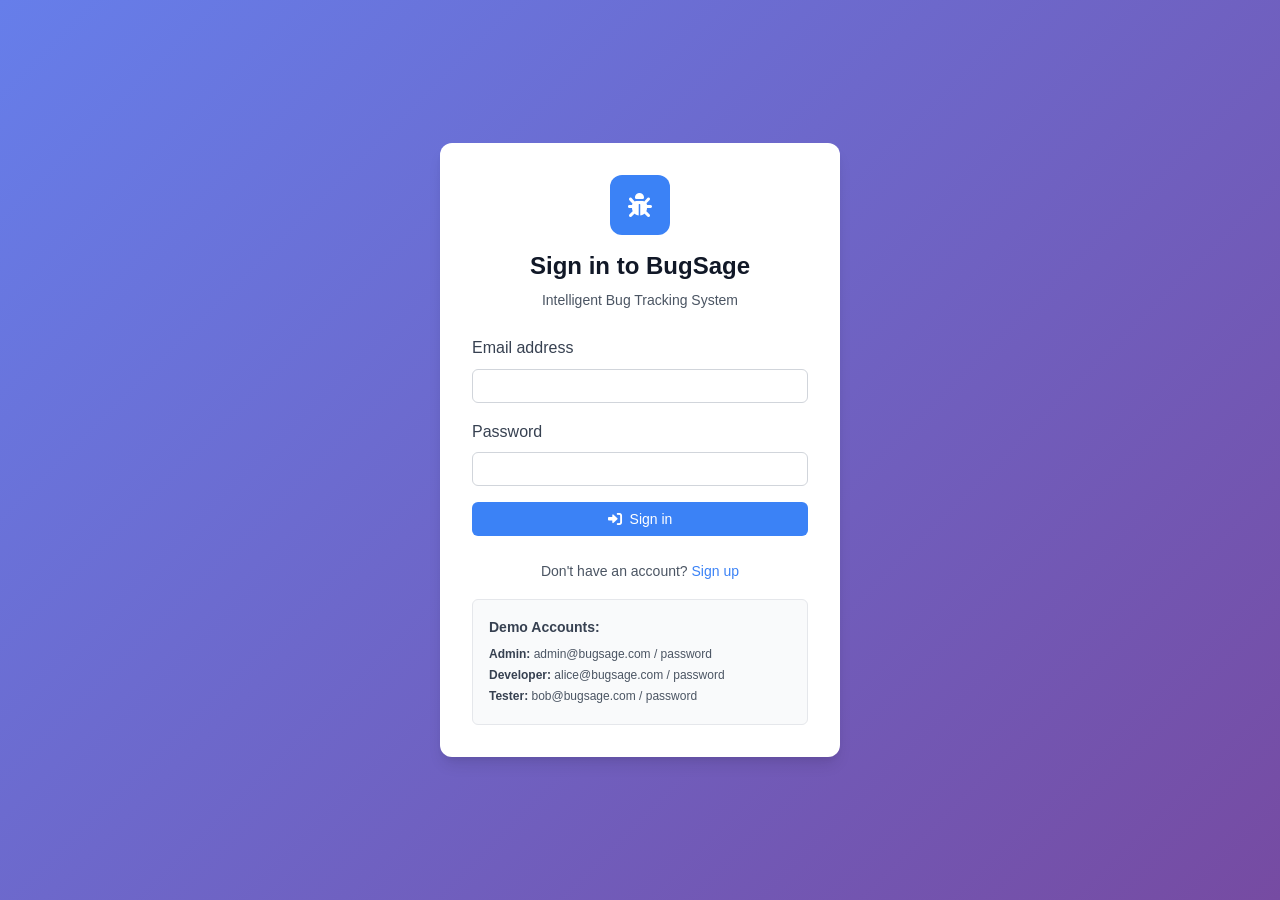
==== frontend/bugdetail.html @ 61b7f096 "Add files via upload" ====
<!DOCTYPE html>
<html lang="en">
<head>
    <meta charset="UTF-8">
    <meta name="viewport" content="width=device-width, initial-scale=1.0">
    <title>Bug Details - BugSage</title>
    <link rel="stylesheet" href="css/global.css">
    <link rel="stylesheet" href="css/dashboard.css">
    <link href="https://cdnjs.cloudflare.com/ajax/libs/font-awesome/6.0.0/css/all.min.css" rel="stylesheet">
</head>
<body>
    <nav class="navbar">
        <div class="nav-container">
            <div class="nav-brand">
                <i class="fas fa-bug"></i>
                <span>BugSage</span>
            </div>
            <div class="nav-menu">
                <a href="dashboard.html" class="nav-link">
                    <i class="fas fa-tachometer-alt"></i>
                    Dashboard
                </a>
                <a href="buglist.html" class="nav-link">
                    <i class="fas fa-list"></i>
                    Bugs
                </a>
                <a href="kanban.html" class="nav-link">
                    <i class="fas fa-columns"></i>
                    Kanban
                </a>
                <a href="reports.html" class="nav-link">
                    <i class="fas fa-chart-bar"></i>
                    Reports
                </a>
            </div>
            <div class="nav-user">
                <span id="user-name">Loading...</span>
                <button id="logout-btn" class="btn btn-secondary btn-sm">
                    <i class="fas fa-sign-out-alt"></i>
                    Logout
                </button>
            </div>
        </div>
    </nav>

    <main class="main-content">
        <div class="container">
            <div class="page-header">
                <h1 id="bug-title">Loading...</h1>
                <div class="bug-actions">
                    <button id="edit-bug" class="btn btn-primary">
                        <i class="fas fa-edit"></i>
                        Edit
                    </button>
                    <a href="buglist.html" class="btn btn-secondary">
                        <i class="fas fa-arrow-left"></i>
                        Back to List
                    </a>
                </div>
            </div>

            <div class="bug-detail-grid">
                <div class="bug-main">
                    <div class="bug-info-card">
                        <div class="bug-meta">
                            <div class="meta-item">
                                <label>ID:</label>
                                <span id="bug-id">-</span>
                            </div>
                            <div class="meta-item">
                                <label>Status:</label>
                                <span id="bug-status" class="status-badge">-</span>
                            </div>
                            <div class="meta-item">
                                <label>Priority:</label>
                                <span id="bug-priority" class="priority-badge">-</span>
                            </div>
                            <div class="meta-item">
                                <label>Reporter:</label>
                                <span id="bug-reporter">-</span>
                            </div>
                            <div class="meta-item">
                                <label>Assignee:</label>
                                <span id="bug-assignee">-</span>
                            </div>
                            <div class="meta-item">
                                <label>Created:</label>
                                <span id="bug-created">-</span>
                            </div>
                        </div>
                        
                        <div class="bug-description">
                            <h3>Description</h3>
                            <div id="bug-description-content">Loading...</div>
                        </div>
                    </div>

                    <div class="comments-section">
                        <div class="section-header">
                            <h3>Comments</h3>
                        </div>
                        
                        <div class="add-comment">
                            <form id="comment-form">
                                <textarea id="comment-text" placeholder="Add a comment..." rows="3"></textarea>
                                <button type="submit" class="btn btn-primary">
                                    <i class="fas fa-comment"></i>
                                    Add Comment
                                </button>
                            </form>
                        </div>
                        
                        <div id="comments-list" class="comments-list">
                            <div class="loading">Loading comments...</div>
                        </div>
                    </div>
                </div>

                <div class="bug-sidebar">
                    <div class="sidebar-section">
                        <h3>Quick Actions</h3>
                        <div class="status-actions">
                            <button class="status-btn" data-status="New">New</button>
                            <button class="status-btn" data-status="In Progress">In Progress</button>
                            <button class="status-btn" data-status="Resolved">Resolved</button>
                            <button class="status-btn" data-status="Closed">Closed</button>
                        </div>
                    </div>

                    <div class="sidebar-section">
                        <h3>Attachments</h3>
                        <div id="attachments-list" class="attachments-list">
                            <div class="loading">Loading...</div>
                        </div>
                    </div>
                </div>
            </div>
        </div>
    </main>

    <script src="js/main.js"></script>
    <script>
        // Initialize bug detail page
        document.addEventListener('DOMContentLoaded', function() {
            checkAuth();
            const urlParams = new URLSearchParams(window.location.search);
            const bugId = urlParams.get('id');
            if (bugId) {
                loadBugDetails(bugId);
            } else {
                window.location.href = 'buglist.html';
            }
        });
    </script>
</body>
</html>
---- frontend/css/global.css ----
/* Global styles for BugSage */

* {
  margin: 0;
  padding: 0;
  box-sizing: border-box;
}

:root {
  /* Color palette */
  --primary-color: #3b82f6;
  --primary-hover: #2563eb;
  --secondary-color: #6b7280;
  --success-color: #10b981;
  --warning-color: #f59e0b;
  --danger-color: #ef4444;
  --info-color: #06b6d4;

  /* Neutral colors */
  --white: #ffffff;
  --gray-50: #f9fafb;
  --gray-100: #f3f4f6;
  --gray-200: #e5e7eb;
  --gray-300: #d1d5db;
  --gray-400: #9ca3af;
  --gray-500: #6b7280;
  --gray-600: #4b5563;
  --gray-700: #374151;
  --gray-800: #1f2937;
  --gray-900: #111827;

  /* Typography */
  --font-family: -apple-system, BlinkMacSystemFont, "Segoe UI", Roboto, "Helvetica Neue", Arial, sans-serif;
  --font-size-xs: 0.75rem;
  --font-size-sm: 0.875rem;
  --font-size-base: 1rem;
  --font-size-lg: 1.125rem;
  --font-size-xl: 1.25rem;
  --font-size-2xl: 1.5rem;
  --font-size-3xl: 1.875rem;

  /* Spacing */
  --spacing-1: 0.25rem;
  --spacing-2: 0.5rem;
  --spacing-3: 0.75rem;
  --spacing-4: 1rem;
  --spacing-5: 1.25rem;
  --spacing-6: 1.5rem;
  --spacing-8: 2rem;
  --spacing-12: 3rem;

  /* Border radius */
  --radius-sm: 0.25rem;
  --radius-md: 0.375rem;
  --radius-lg: 0.5rem;
  --radius-xl: 0.75rem;

  /* Shadows */
  --shadow-sm: 0 1px 2px 0 rgba(0, 0, 0, 0.05);
  --shadow-md: 0 4px 6px -1px rgba(0, 0, 0, 0.1), 0 2px 4px -1px rgba(0, 0, 0, 0.06);
  --shadow-lg: 0 10px 15px -3px rgba(0, 0, 0, 0.1), 0 4px 6px -2px rgba(0, 0, 0, 0.05);
}

body {
  font-family: var(--font-family);
  font-size: var(--font-size-base);
  line-height: 1.6;
  color: var(--gray-900);
  background-color: var(--gray-50);
}

/* Typography */
h1,
h2,
h3,
h4,
h5,
h6 {
  font-weight: 600;
  line-height: 1.25;
  margin-bottom: var(--spacing-4);
}

h1 {
  font-size: var(--font-size-3xl);
}
h2 {
  font-size: var(--font-size-2xl);
}
h3 {
  font-size: var(--font-size-xl);
}
h4 {
  font-size: var(--font-size-lg);
}

p {
  margin-bottom: var(--spacing-4);
}

a {
  color: var(--primary-color);
  text-decoration: none;
  transition: color 0.2s ease;
}

a:hover {
  color: var(--primary-hover);
}

/* Buttons */
.btn {
  display: inline-flex;
  align-items: center;
  gap: var(--spacing-2);
  padding: var(--spacing-2) var(--spacing-4);
  font-size: var(--font-size-sm);
  font-weight: 500;
  border: 1px solid transparent;
  border-radius: var(--radius-md);
  cursor: pointer;
  transition: all 0.2s ease;
  text-decoration: none;
}

.btn:disabled {
  opacity: 0.5;
  cursor: not-allowed;
}

.btn-sm {
  padding: var(--spacing-1) var(--spacing-3);
  font-size: var(--font-size-xs);
}

.btn-lg {
  padding: var(--spacing-3) var(--spacing-6);
  font-size: var(--font-size-base);
}

.btn-full {
  width: 100%;
  justify-content: center;
}

.btn-primary {
  background-color: var(--primary-color);
  color: var(--white);
}

.btn-primary:hover {
  background-color: var(--primary-hover);
  color: var(--white);
}

.btn-secondary {
  background-color: var(--gray-200);
  color: var(--gray-700);
}

.btn-secondary:hover {
  background-color: var(--gray-300);
  color: var(--gray-800);
}

.btn-success {
  background-color: var(--success-color);
  color: var(--white);
}

.btn-warning {
  background-color: var(--warning-color);
  color: var(--white);
}

.btn-danger {
  background-color: var(--danger-color);
  color: var(--white);
}

/* Forms */
.form-group {
  margin-bottom: var(--spacing-4);
}

.form-group label {
  display: block;
  font-weight: 500;
  margin-bottom: var(--spacing-2);
  color: var(--gray-700);
}

.form-group input,
.form-group select,
.form-group textarea {
  width: 100%;
  padding: var(--spacing-2) var(--spacing-3);
  border: 1px solid var(--gray-300);
  border-radius: var(--radius-md);
  font-size: var(--font-size-sm);
  transition: border-color 0.2s ease, box-shadow 0.2s ease;
}

.form-group input:focus,
.form-group select:focus,
.form-group textarea:focus {
  outline: none;
  border-color: var(--primary-color);
  box-shadow: 0 0 0 3px rgba(59, 130, 246, 0.1);
}

.form-group textarea {
  resize: vertical;
  min-height: 100px;
}

/* Cards */
.card {
  background-color: var(--white);
  border-radius: var(--radius-lg);
  box-shadow: var(--shadow-sm);
  overflow: hidden;
}

.card-header {
  padding: var(--spacing-4);
  border-bottom: 1px solid var(--gray-200);
  background-color: var(--gray-50);
}

.card-content {
  padding: var(--spacing-4);
}

/* Messages */
.error-message,
.success-message,
.warning-message {
  padding: var(--spacing-3) var(--spacing-4);
  border-radius: var(--radius-md);
  margin-bottom: var(--spacing-4);
  font-size: var(--font-size-sm);
}

.error-message {
  background-color: #fef2f2;
  color: #dc2626;
  border: 1px solid #fecaca;
}

.success-message {
  background-color: #f0fdf4;
  color: #16a34a;
  border: 1px solid #bbf7d0;
}

.warning-message {
  background-color: #fffbeb;
  color: #d97706;
  border: 1px solid #fed7aa;
}

/* Badges */
.badge {
  display: inline-flex;
  align-items: center;
  padding: var(--spacing-1) var(--spacing-2);
  font-size: var(--font-size-xs);
  font-weight: 500;
  border-radius: var(--radius-sm);
  color: var(--white);
}

.badge-primary {
  background-color: var(--primary-color);
}
.badge-success {
  background-color: var(--success-color);
}
.badge-warning {
  background-color: var(--warning-color);
}
.badge-danger {
  background-color: var(--danger-color);
}
.badge-secondary {
  background-color: var(--gray-500);
}

/* Priority colors */
.priority-low {
  background-color: var(--success-color);
}
.priority-medium {
  background-color: var(--warning-color);
}
.priority-high {
  background-color: #f97316;
}
.priority-critical {
  background-color: var(--danger-color);
}

/* Status colors */
.status-new {
  background-color: var(--primary-color);
}
.status-progress {
  background-color: #8b5cf6;
}
.status-resolved {
  background-color: var(--success-color);
}
.status-closed {
  background-color: var(--gray-500);
}

/* Loading */
.loading {
  display: flex;
  align-items: center;
  justify-content: center;
  padding: var(--spacing-8);
  color: var(--gray-500);
}

/* Responsive utilities */
.container {
  max-width: 1200px;
  margin: 0 auto;
  padding: 0 var(--spacing-4);
}

.container-fluid {
  width: 100%;
  padding: 0 var(--spacing-4);
}

/* Grid system */
.grid {
  display: grid;
  gap: var(--spacing-4);
}

.grid-cols-1 {
  grid-template-columns: repeat(1, 1fr);
}
.grid-cols-2 {
  grid-template-columns: repeat(2, 1fr);
}
.grid-cols-3 {
  grid-template-columns: repeat(3, 1fr);
}
.grid-cols-4 {
  grid-template-columns: repeat(4, 1fr);
}

/* Flexbox utilities */
.flex {
  display: flex;
}

.flex-col {
  flex-direction: column;
}

.items-center {
  align-items: center;
}

.justify-center {
  justify-content: center;
}

.justify-between {
  justify-content: space-between;
}

.gap-2 {
  gap: var(--spacing-2);
}
.gap-4 {
  gap: var(--spacing-4);
}
.gap-6 {
  gap: var(--spacing-6);
}

/* Spacing utilities */
.p-2 {
  padding: var(--spacing-2);
}
.p-4 {
  padding: var(--spacing-4);
}
.p-6 {
  padding: var(--spacing-6);
}

.m-2 {
  margin: var(--spacing-2);
}
.m-4 {
  margin: var(--spacing-4);
}
.m-6 {
  margin: var(--spacing-6);
}

.mb-2 {
  margin-bottom: var(--spacing-2);
}
.mb-4 {
  margin-bottom: var(--spacing-4);
}
.mb-6 {
  margin-bottom: var(--spacing-6);
}

/* Text utilities */
.text-center {
  text-align: center;
}
.text-left {
  text-align: left;
}
.text-right {
  text-align: right;
}

.font-bold {
  font-weight: 600;
}
.font-medium {
  font-weight: 500;
}

/* Responsive breakpoints */
@media (min-width: 640px) {
  .sm\:grid-cols-2 {
    grid-template-columns: repeat(2, 1fr);
  }
  .sm\:grid-cols-3 {
    grid-template-columns: repeat(3, 1fr);
  }
  .hidden-mobile {
    display: table-cell;
  }
}

@media (min-width: 768px) {
  .md\:grid-cols-2 {
    grid-template-columns: repeat(2, 1fr);
  }
  .md\:grid-cols-3 {
    grid-template-columns: repeat(3, 1fr);
  }
  .md\:grid-cols-4 {
    grid-template-columns: repeat(4, 1fr);
  }
  .hidden-tablet {
    display: table-cell;
  }
}

@media (min-width: 1024px) {
  .lg\:grid-cols-2 {
    grid-template-columns: repeat(2, 1fr);
  }
  .lg\:grid-cols-3 {
    grid-template-columns: repeat(3, 1fr);
  }
  .lg\:grid-cols-4 {
    grid-template-columns: repeat(4, 1fr);
  }
  .hidden-desktop {
    display: table-cell;
  }
}

@media (max-width: 639px) {
  .hidden-mobile {
    display: none;
  }
}

@media (max-width: 767px) {
  .hidden-tablet {
    display: none;
  }
}

@media (max-width: 1023px) {
  .hidden-desktop {
    display: none;
  }
}



/* Navigation */
.navbar {
  background: var(--white);
  border-bottom: 1px solid var(--gray-200);
  box-shadow: var(--shadow-sm);
  position: sticky;
  top: 0;
  z-index: 100;
}

.nav-container {
  max-width: 1200px;
  margin: 0 auto;
  padding: 0 var(--spacing-4);
  display: flex;
  align-items: center;
  justify-content: space-between;
  height: 64px;
}

.nav-brand {
  display: flex;
  align-items: center;
  gap: var(--spacing-2);
  font-weight: 600;
  font-size: var(--font-size-lg);
  color: var(--gray-900);
}

.nav-brand i {
  color: var(--primary-color);
  font-size: var(--font-size-xl);
}

.nav-menu {
  display: flex;
  gap: var(--spacing-2);
}

.nav-link {
  display: flex;
  align-items: center;
  gap: var(--spacing-2);
  padding: var(--spacing-2) var(--spacing-3);
  border-radius: var(--radius-md);
  color: var(--gray-600);
  font-size: var(--font-size-sm);
  font-weight: 500;
  transition: all 0.2s ease;
}

.nav-link:hover,
.nav-link.active {
  background: var(--gray-100);
  color: var(--primary-color);
}

.nav-user {
  display: flex;
  align-items: center;
  gap: var(--spacing-3);
}

.nav-user span {
  font-size: var(--font-size-sm);
  color: var(--gray-700);
  font-weight: 500;
}
---- frontend/css/dashboard.css ----
/* Dashboard and main application styles */


/* Main content */
.main-content {
  padding: var(--spacing-6) 0;
  min-height: calc(100vh - 64px);
}

.page-header {
  display: flex;
  align-items: center;
  justify-content: space-between;
  margin-bottom: var(--spacing-6);
  flex-wrap: wrap;
  gap: var(--spacing-4);
}

.page-header h1 {
  margin-bottom: 0;
}

/* Stats grid */
.stats-grid {
  display: grid;
  grid-template-columns: repeat(auto-fit, minmax(200px, 1fr));
  gap: var(--spacing-4);
  margin-bottom: var(--spacing-6);
}

.stat-card {
  background: var(--white);
  padding: var(--spacing-6);
  border-radius: var(--radius-lg);
  box-shadow: var(--shadow-sm);
  text-align: center;
}

.stat-value {
  font-size: var(--font-size-3xl);
  font-weight: 600;
  color: var(--primary-color);
  margin-bottom: var(--spacing-2);
}

.stat-label {
  font-size: var(--font-size-sm);
  color: var(--gray-600);
  font-weight: 500;
}

/* Actions grid */
.actions-grid {
  display: grid;
  grid-template-columns: repeat(auto-fit, minmax(150px, 1fr));
  gap: var(--spacing-4);
  margin-bottom: var(--spacing-6);
}

.action-card {
  display: flex;
  flex-direction: column;
  align-items: center;
  gap: var(--spacing-2);
  padding: var(--spacing-4);
  background: var(--white);
  border-radius: var(--radius-lg);
  box-shadow: var(--shadow-sm);
  color: var(--white);
  font-weight: 500;
  transition: transform 0.2s ease, box-shadow 0.2s ease;
}

.action-card:hover {
  transform: translateY(-2px);
  box-shadow: var(--shadow-md);
  color: var(--white);
}

.action-card i {
  font-size: var(--font-size-xl);
}

.action-primary {
  background: var(--primary-color);
}
.action-success {
  background: var(--success-color);
}
.action-purple {
  background: #8b5cf6;
}
.action-warning {
  background: var(--warning-color);
}

/* Dashboard grid */
.dashboard-grid {
  display: grid;
  grid-template-columns: 1fr 300px;
  gap: var(--spacing-6);
  margin-bottom: var(--spacing-6);
}

.dashboard-section,
.dashboard-sidebar {
  background: var(--white);
  border-radius: var(--radius-lg);
  box-shadow: var(--shadow-sm);
  overflow: hidden;
}

.section-header {
  padding: var(--spacing-4);
  border-bottom: 1px solid var(--gray-200);
  background: var(--gray-50);
}

.section-header h3 {
  margin-bottom: 0;
  font-size: var(--font-size-lg);
  color: var(--gray-900);
}

.section-content {
  padding: var(--spacing-4);
}

/* Bug list */
.bug-list {
  display: flex;
  flex-direction: column;
  gap: var(--spacing-3);
}

.bug-item {
  padding: var(--spacing-3);
  border: 1px solid var(--gray-200);
  border-radius: var(--radius-md);
  transition: background-color 0.2s ease;
}

.bug-item:hover {
  background: var(--gray-50);
}

.bug-item-header {
  display: flex;
  align-items: center;
  justify-content: space-between;
  gap: var(--spacing-2);
  flex-wrap: wrap;
}

.bug-item-title {
  font-weight: 500;
  color: var(--primary-color);
  flex: 1;
  min-width: 200px;
}

.bug-item-badges {
  display: flex;
  gap: var(--spacing-2);
}

/* Status overview */
.status-list {
  display: flex;
  flex-direction: column;
  gap: var(--spacing-3);
}

.status-item {
  display: flex;
  align-items: center;
  justify-content: space-between;
}

.status-item-label {
  display: flex;
  align-items: center;
  gap: var(--spacing-2);
  font-size: var(--font-size-sm);
}

.status-dot {
  width: 12px;
  height: 12px;
  border-radius: 50%;
}

.status-dot.new {
  background: var(--primary-color);
}
.status-dot.progress {
  background: #8b5cf6;
}
.status-dot.resolved {
  background: var(--success-color);
}
.status-dot.closed {
  background: var(--gray-500);
}

/* Recent bugs section */
.recent-bugs-section {
  background: var(--white);
  border-radius: var(--radius-lg);
  box-shadow: var(--shadow-sm);
  overflow: hidden;
}

/* Tables */
.table-container {
  overflow-x: auto;
}

.data-table {
  width: 100%;
  border-collapse: collapse;
}

.data-table th {
  background: var(--gray-50);
  padding: var(--spacing-3) var(--spacing-4);
  text-align: left;
  font-size: var(--font-size-xs);
  font-weight: 600;
  color: var(--gray-500);
  text-transform: uppercase;
  letter-spacing: 0.05em;
  border-bottom: 1px solid var(--gray-200);
}

.data-table td {
  padding: var(--spacing-3) var(--spacing-4);
  border-bottom: 1px solid var(--gray-200);
  font-size: var(--font-size-sm);
}

.data-table tr:hover {
  background: var(--gray-50);
}

/* Filters */
.filters-section {
  background: var(--white);
  padding: var(--spacing-4);
  border-radius: var(--radius-lg);
  box-shadow: var(--shadow-sm);
  margin-bottom: var(--spacing-6);
}

.filters-grid {
  display: grid;
  grid-template-columns: repeat(auto-fit, minmax(200px, 1fr));
  gap: var(--spacing-4);
  align-items: end;
}

.filter-group label {
  display: block;
  font-size: var(--font-size-sm);
  font-weight: 500;
  color: var(--gray-700);
  margin-bottom: var(--spacing-2);
}

.filter-actions {
  display: flex;
  gap: var(--spacing-2);
}

/* Pagination */
.pagination {
  display: flex;
  justify-content: center;
  align-items: center;
  gap: var(--spacing-2);
  margin-top: var(--spacing-4);
}

.pagination button {
  padding: var(--spacing-2) var(--spacing-3);
  border: 1px solid var(--gray-300);
  background: var(--white);
  color: var(--gray-700);
  border-radius: var(--radius-md);
  cursor: pointer;
  transition: all 0.2s ease;
}

.pagination button:hover:not(:disabled) {
  background: var(--gray-50);
}

.pagination button.active {
  background: var(--primary-color);
  color: var(--white);
  border-color: var(--primary-color);
}

.pagination button:disabled {
  opacity: 0.5;
  cursor: not-allowed;
}

/* Forms */
.form-section {
  background: var(--white);
  padding: var(--spacing-6);
  border-radius: var(--radius-lg);
  box-shadow: var(--shadow-sm);
}

.bug-form {
  max-width: 800px;
}

.form-grid {
  display: grid;
  grid-template-columns: repeat(auto-fit, minmax(250px, 1fr));
  gap: var(--spacing-4);
  margin-bottom: var(--spacing-4);
}

.form-actions {
  display: flex;
  gap: var(--spacing-3);
  justify-content: flex-end;
  margin-top: var(--spacing-6);
}

/* Bug details */
.bug-detail-grid {
  display: grid;
  grid-template-columns: 1fr 300px;
  gap: var(--spacing-6);
}

.bug-main {
  display: flex;
  flex-direction: column;
  gap: var(--spacing-6);
}

.bug-info-card {
  background: var(--white);
  border-radius: var(--radius-lg);
  box-shadow: var(--shadow-sm);
  overflow: hidden;
}

.bug-meta {
  display: grid;
  grid-template-columns: repeat(auto-fit, minmax(150px, 1fr));
  gap: var(--spacing-4);
  padding: var(--spacing-4);
  background: var(--gray-50);
  border-bottom: 1px solid var(--gray-200);
}

.meta-item {
  display: flex;
  flex-direction: column;
  gap: var(--spacing-1);
}

.meta-item label {
  font-size: var(--font-size-xs);
  font-weight: 600;
  color: var(--gray-500);
  text-transform: uppercase;
  letter-spacing: 0.05em;
}

.meta-item span {
  font-size: var(--font-size-sm);
  color: var(--gray-900);
}

.bug-description {
  padding: var(--spacing-4);
}

.bug-description h3 {
  margin-bottom: var(--spacing-3);
  color: var(--gray-900);
}

/* Comments */
.comments-section {
  background: var(--white);
  border-radius: var(--radius-lg);
  box-shadow: var(--shadow-sm);
  overflow: hidden;
}

.add-comment {
  padding: var(--spacing-4);
  border-bottom: 1px solid var(--gray-200);
}

.add-comment form {
  display: flex;
  flex-direction: column;
  gap: var(--spacing-3);
}

.comments-list {
  padding: var(--spacing-4);
}

.comment-item {
  padding: var(--spacing-3);
  border-bottom: 1px solid var(--gray-100);
}

.comment-item:last-child {
  border-bottom: none;
}

.comment-header {
  display: flex;
  align-items: center;
  justify-content: space-between;
  margin-bottom: var(--spacing-2);
}

.comment-author {
  font-weight: 500;
  color: var(--gray-900);
}

.comment-date {
  font-size: var(--font-size-xs);
  color: var(--gray-500);
}

.comment-text {
  color: var(--gray-700);
  line-height: 1.5;
}

/* Sidebar */
.bug-sidebar {
  display: flex;
  flex-direction: column;
  gap: var(--spacing-4);
}

.sidebar-section {
  background: var(--white);
  border-radius: var(--radius-lg);
  box-shadow: var(--shadow-sm);
  overflow: hidden;
}

.sidebar-section h3 {
  padding: var(--spacing-4);
  margin: 0;
  background: var(--gray-50);
  border-bottom: 1px solid var(--gray-200);
  font-size: var(--font-size-base);
}

.status-actions {
  padding: var(--spacing-4);
  display: flex;
  flex-direction: column;
  gap: var(--spacing-2);
}

.status-btn {
  padding: var(--spacing-2) var(--spacing-3);
  border: 1px solid var(--gray-300);
  background: var(--white);
  color: var(--gray-700);
  border-radius: var(--radius-md);
  cursor: pointer;
  transition: all 0.2s ease;
  font-size: var(--font-size-sm);
}

.status-btn:hover {
  background: var(--gray-50);
}

.attachments-list {
  padding: var(--spacing-4);
}

/* Responsive design */
@media (max-width: 1024px) {
  .dashboard-grid,
  .bug-detail-grid {
    grid-template-columns: 1fr;
  }

  .nav-menu {
    display: none;
  }

  .filters-grid {
    grid-template-columns: 1fr;
  }

  .form-actions {
    justify-content: stretch;
  }

  .form-actions .btn {
    flex: 1;
  }
}

@media (max-width: 640px) {
  .stats-grid,
  .actions-grid {
    grid-template-columns: repeat(2, 1fr);
  }

  .page-header {
    flex-direction: column;
    align-items: stretch;
  }

  .nav-user span {
    display: none;
  }
}
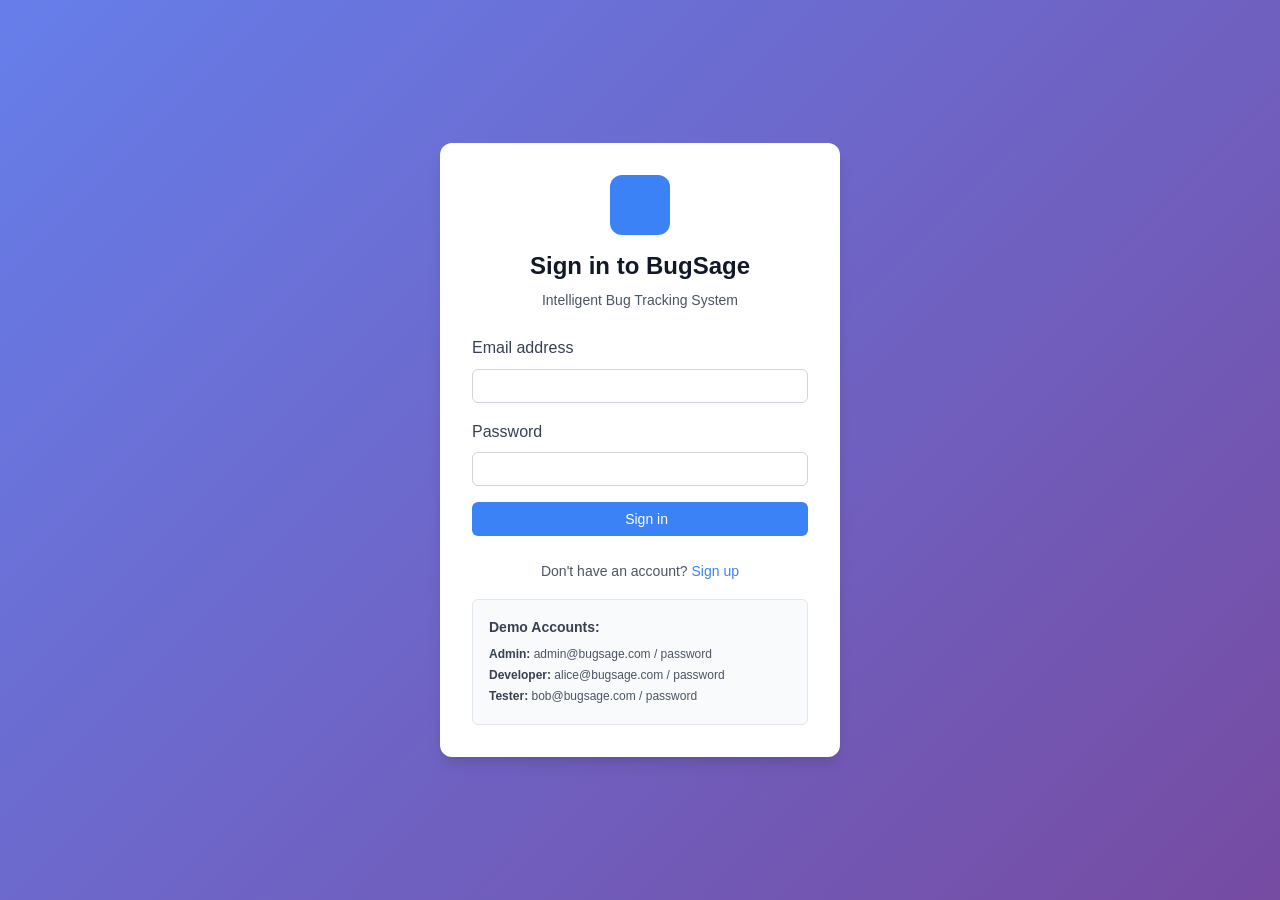
==== commit 32db9e62: "BugSage Codebase Refactor" ====
--- a/frontend/bugdetail.html
+++ b/frontend/bugdetail.html
@@ -140,17 +140,19 @@
 
     <script src="js/main.js"></script>
     <script>
-        // Initialize bug detail page
         document.addEventListener('DOMContentLoaded', function() {
-            checkAuth();
-            const urlParams = new URLSearchParams(window.location.search);
-            const bugId = urlParams.get('id');
-            if (bugId) {
-                loadBugDetails(bugId);
-            } else {
-                window.location.href = 'buglist.html';
-            }
+            auth.check().then(user => {
+                if (user) {
+                    const urlParams = new URLSearchParams(window.location.search);
+                    const bugId = urlParams.get('id');
+                    if (bugId) {
+                        bugs.loadDetails(bugId);
+                    } else {
+                        window.location.href = 'buglist.html';
+                    }
+                }
+            });
         });
     </script>
 </body>
-</html>
+</html>
--- a/frontend/css/global.css
+++ b/frontend/css/global.css
@@ -70,29 +70,16 @@
 }
 
 /* Typography */
-h1,
-h2,
-h3,
-h4,
-h5,
-h6 {
+h1, h2, h3, h4, h5, h6 {
   font-weight: 600;
   line-height: 1.25;
   margin-bottom: var(--spacing-4);
 }
 
-h1 {
-  font-size: var(--font-size-3xl);
-}
-h2 {
-  font-size: var(--font-size-2xl);
-}
-h3 {
-  font-size: var(--font-size-xl);
-}
-h4 {
-  font-size: var(--font-size-lg);
-}
+h1 { font-size: var(--font-size-3xl); }
+h2 { font-size: var(--font-size-2xl); }
+h3 { font-size: var(--font-size-xl); }
+h4 { font-size: var(--font-size-lg); }
 
 p {
   margin-bottom: var(--spacing-4);
@@ -106,6 +93,75 @@
 
 a:hover {
   color: var(--primary-hover);
+}
+
+/* Navigation */
+.navbar {
+  background: var(--white);
+  border-bottom: 1px solid var(--gray-200);
+  box-shadow: var(--shadow-sm);
+  position: sticky;
+  top: 0;
+  z-index: 100;
+}
+
+.nav-container {
+  max-width: 1200px;
+  margin: 0 auto;
+  padding: 0 var(--spacing-4);
+  display: flex;
+  align-items: center;
+  justify-content: space-between;
+  height: 64px;
+}
+
+.nav-brand {
+  display: flex;
+  align-items: center;
+  gap: var(--spacing-2);
+  font-weight: 600;
+  font-size: var(--font-size-lg);
+  color: var(--gray-900);
+}
+
+.nav-brand i {
+  color: var(--primary-color);
+  font-size: var(--font-size-xl);
+}
+
+.nav-menu {
+  display: flex;
+  gap: var(--spacing-2);
+}
+
+.nav-link {
+  display: flex;
+  align-items: center;
+  gap: var(--spacing-2);
+  padding: var(--spacing-2) var(--spacing-3);
+  border-radius: var(--radius-md);
+  color: var(--gray-600);
+  font-size: var(--font-size-sm);
+  font-weight: 500;
+  transition: all 0.2s ease;
+}
+
+.nav-link:hover,
+.nav-link.active {
+  background: var(--gray-100);
+  color: var(--primary-color);
+}
+
+.nav-user {
+  display: flex;
+  align-items: center;
+  gap: var(--spacing-3);
+}
+
+.nav-user span {
+  font-size: var(--font-size-sm);
+  color: var(--gray-700);
+  font-weight: 500;
 }
 
 /* Buttons */
@@ -271,49 +327,23 @@
   color: var(--white);
 }
 
-.badge-primary {
-  background-color: var(--primary-color);
-}
-.badge-success {
-  background-color: var(--success-color);
-}
-.badge-warning {
-  background-color: var(--warning-color);
-}
-.badge-danger {
-  background-color: var(--danger-color);
-}
-.badge-secondary {
-  background-color: var(--gray-500);
-}
+.badge-primary { background-color: var(--primary-color); }
+.badge-success { background-color: var(--success-color); }
+.badge-warning { background-color: var(--warning-color); }
+.badge-danger { background-color: var(--danger-color); }
+.badge-secondary { background-color: var(--gray-500); }
 
 /* Priority colors */
-.priority-low {
-  background-color: var(--success-color);
-}
-.priority-medium {
-  background-color: var(--warning-color);
-}
-.priority-high {
-  background-color: #f97316;
-}
-.priority-critical {
-  background-color: var(--danger-color);
-}
+.priority-low { background-color: var(--success-color); }
+.priority-medium { background-color: var(--warning-color); }
+.priority-high { background-color: #f97316; }
+.priority-critical { background-color: var(--danger-color); }
 
 /* Status colors */
-.status-new {
-  background-color: var(--primary-color);
-}
-.status-progress {
-  background-color: #8b5cf6;
-}
-.status-resolved {
-  background-color: var(--success-color);
-}
-.status-closed {
-  background-color: var(--gray-500);
-}
+.status-new { background-color: var(--primary-color); }
+.status-progress { background-color: #8b5cf6; }
+.status-resolved { background-color: var(--success-color); }
+.status-closed { background-color: var(--gray-500); }
 
 /* Loading */
 .loading {
@@ -342,139 +372,61 @@
   gap: var(--spacing-4);
 }
 
-.grid-cols-1 {
-  grid-template-columns: repeat(1, 1fr);
-}
-.grid-cols-2 {
-  grid-template-columns: repeat(2, 1fr);
-}
-.grid-cols-3 {
-  grid-template-columns: repeat(3, 1fr);
-}
-.grid-cols-4 {
-  grid-template-columns: repeat(4, 1fr);
-}
+.grid-cols-1 { grid-template-columns: repeat(1, 1fr); }
+.grid-cols-2 { grid-template-columns: repeat(2, 1fr); }
+.grid-cols-3 { grid-template-columns: repeat(3, 1fr); }
+.grid-cols-4 { grid-template-columns: repeat(4, 1fr); }
 
 /* Flexbox utilities */
-.flex {
-  display: flex;
-}
-
-.flex-col {
-  flex-direction: column;
-}
-
-.items-center {
-  align-items: center;
-}
-
-.justify-center {
-  justify-content: center;
-}
-
-.justify-between {
-  justify-content: space-between;
-}
-
-.gap-2 {
-  gap: var(--spacing-2);
-}
-.gap-4 {
-  gap: var(--spacing-4);
-}
-.gap-6 {
-  gap: var(--spacing-6);
-}
+.flex { display: flex; }
+.flex-col { flex-direction: column; }
+.items-center { align-items: center; }
+.justify-center { justify-content: center; }
+.justify-between { justify-content: space-between; }
+
+.gap-2 { gap: var(--spacing-2); }
+.gap-4 { gap: var(--spacing-4); }
+.gap-6 { gap: var(--spacing-6); }
 
 /* Spacing utilities */
-.p-2 {
-  padding: var(--spacing-2);
-}
-.p-4 {
-  padding: var(--spacing-4);
-}
-.p-6 {
-  padding: var(--spacing-6);
-}
-
-.m-2 {
-  margin: var(--spacing-2);
-}
-.m-4 {
-  margin: var(--spacing-4);
-}
-.m-6 {
-  margin: var(--spacing-6);
-}
-
-.mb-2 {
-  margin-bottom: var(--spacing-2);
-}
-.mb-4 {
-  margin-bottom: var(--spacing-4);
-}
-.mb-6 {
-  margin-bottom: var(--spacing-6);
-}
+.p-2 { padding: var(--spacing-2); }
+.p-4 { padding: var(--spacing-4); }
+.p-6 { padding: var(--spacing-6); }
+
+.m-2 { margin: var(--spacing-2); }
+.m-4 { margin: var(--spacing-4); }
+.m-6 { margin: var(--spacing-6); }
+
+.mb-2 { margin-bottom: var(--spacing-2); }
+.mb-4 { margin-bottom: var(--spacing-4); }
+.mb-6 { margin-bottom: var(--spacing-6); }
 
 /* Text utilities */
-.text-center {
-  text-align: center;
-}
-.text-left {
-  text-align: left;
-}
-.text-right {
-  text-align: right;
-}
-
-.font-bold {
-  font-weight: 600;
-}
-.font-medium {
-  font-weight: 500;
-}
+.text-center { text-align: center; }
+.text-left { text-align: left; }
+.text-right { text-align: right; }
+
+.font-bold { font-weight: 600; }
+.font-medium { font-weight: 500; }
 
 /* Responsive breakpoints */
-@media (min-width: 640px) {
-  .sm\:grid-cols-2 {
-    grid-template-columns: repeat(2, 1fr);
+@media (max-width: 1023px) {
+  .nav-menu {
+    display: none;
   }
-  .sm\:grid-cols-3 {
-    grid-template-columns: repeat(3, 1fr);
+  
+  .hidden-desktop {
+    display: none;
   }
-  .hidden-mobile {
-    display: table-cell;
+}
+
+@media (max-width: 767px) {
+  .hidden-tablet {
+    display: none;
   }
-}
-
-@media (min-width: 768px) {
-  .md\:grid-cols-2 {
-    grid-template-columns: repeat(2, 1fr);
-  }
-  .md\:grid-cols-3 {
-    grid-template-columns: repeat(3, 1fr);
-  }
-  .md\:grid-cols-4 {
-    grid-template-columns: repeat(4, 1fr);
-  }
-  .hidden-tablet {
-    display: table-cell;
-  }
-}
-
-@media (min-width: 1024px) {
-  .lg\:grid-cols-2 {
-    grid-template-columns: repeat(2, 1fr);
-  }
-  .lg\:grid-cols-3 {
-    grid-template-columns: repeat(3, 1fr);
-  }
-  .lg\:grid-cols-4 {
-    grid-template-columns: repeat(4, 1fr);
-  }
-  .hidden-desktop {
-    display: table-cell;
+  
+  .nav-user span {
+    display: none;
   }
 }
 
@@ -484,85 +436,22 @@
   }
 }
 
-@media (max-width: 767px) {
-  .hidden-tablet {
-    display: none;
-  }
-}
-
-@media (max-width: 1023px) {
-  .hidden-desktop {
-    display: none;
-  }
-}
-
-
-
-/* Navigation */
-.navbar {
-  background: var(--white);
-  border-bottom: 1px solid var(--gray-200);
-  box-shadow: var(--shadow-sm);
-  position: sticky;
-  top: 0;
-  z-index: 100;
-}
-
-.nav-container {
-  max-width: 1200px;
-  margin: 0 auto;
-  padding: 0 var(--spacing-4);
-  display: flex;
-  align-items: center;
-  justify-content: space-between;
-  height: 64px;
-}
-
-.nav-brand {
-  display: flex;
-  align-items: center;
-  gap: var(--spacing-2);
-  font-weight: 600;
-  font-size: var(--font-size-lg);
-  color: var(--gray-900);
-}
-
-.nav-brand i {
-  color: var(--primary-color);
-  font-size: var(--font-size-xl);
-}
-
-.nav-menu {
-  display: flex;
-  gap: var(--spacing-2);
-}
-
-.nav-link {
-  display: flex;
-  align-items: center;
-  gap: var(--spacing-2);
-  padding: var(--spacing-2) var(--spacing-3);
-  border-radius: var(--radius-md);
-  color: var(--gray-600);
-  font-size: var(--font-size-sm);
-  font-weight: 500;
-  transition: all 0.2s ease;
-}
-
-.nav-link:hover,
-.nav-link.active {
-  background: var(--gray-100);
-  color: var(--primary-color);
-}
-
-.nav-user {
-  display: flex;
-  align-items: center;
-  gap: var(--spacing-3);
-}
-
-.nav-user span {
-  font-size: var(--font-size-sm);
-  color: var(--gray-700);
-  font-weight: 500;
+@media (min-width: 640px) {
+  .sm\:grid-cols-2 { grid-template-columns: repeat(2, 1fr); }
+  .sm\:grid-cols-3 { grid-template-columns: repeat(3, 1fr); }
+  .hidden-mobile { display: table-cell; }
+}
+
+@media (min-width: 768px) {
+  .md\:grid-cols-2 { grid-template-columns: repeat(2, 1fr); }
+  .md\:grid-cols-3 { grid-template-columns: repeat(3, 1fr); }
+  .md\:grid-cols-4 { grid-template-columns: repeat(4, 1fr); }
+  .hidden-tablet { display: table-cell; }
+}
+
+@media (min-width: 1024px) {
+  .lg\:grid-cols-2 { grid-template-columns: repeat(2, 1fr); }
+  .lg\:grid-cols-3 { grid-template-columns: repeat(3, 1fr); }
+  .lg\:grid-cols-4 { grid-template-columns: repeat(4, 1fr); }
+  .hidden-desktop { display: table-cell; }
 }
